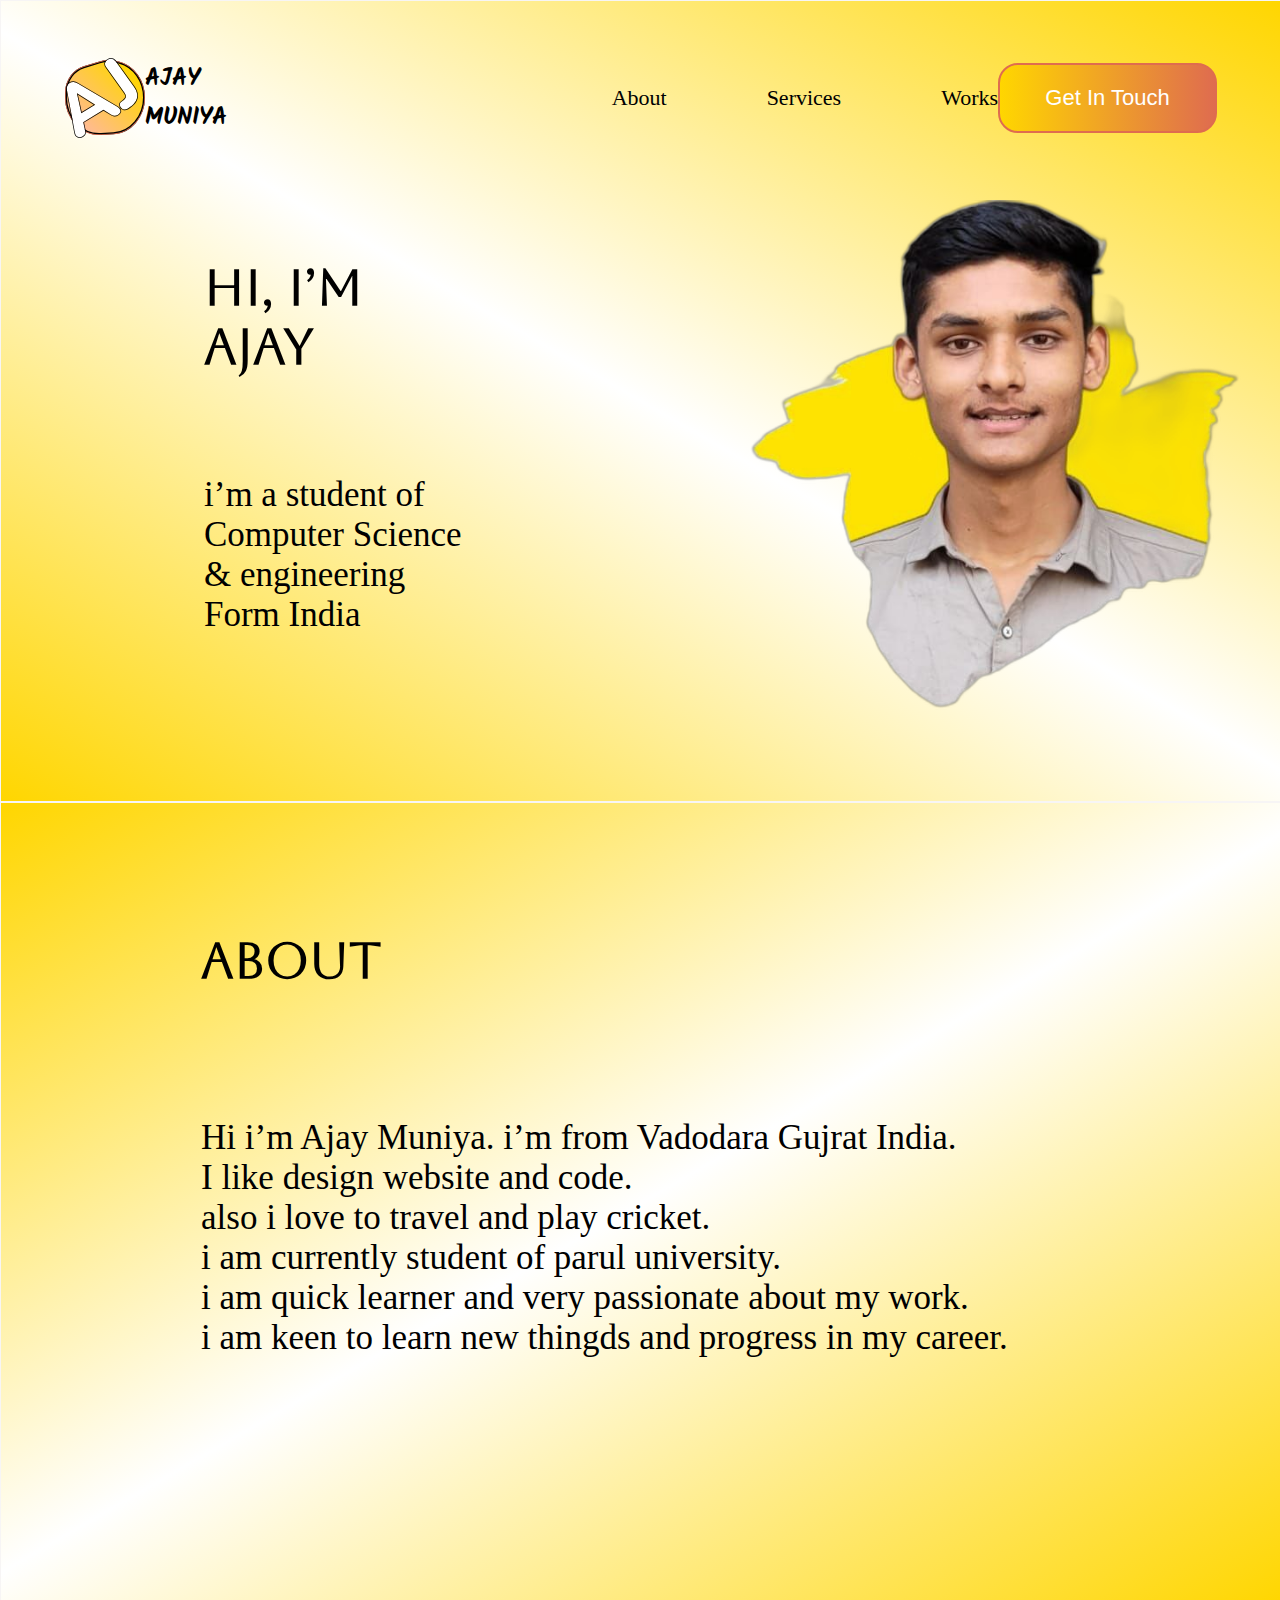
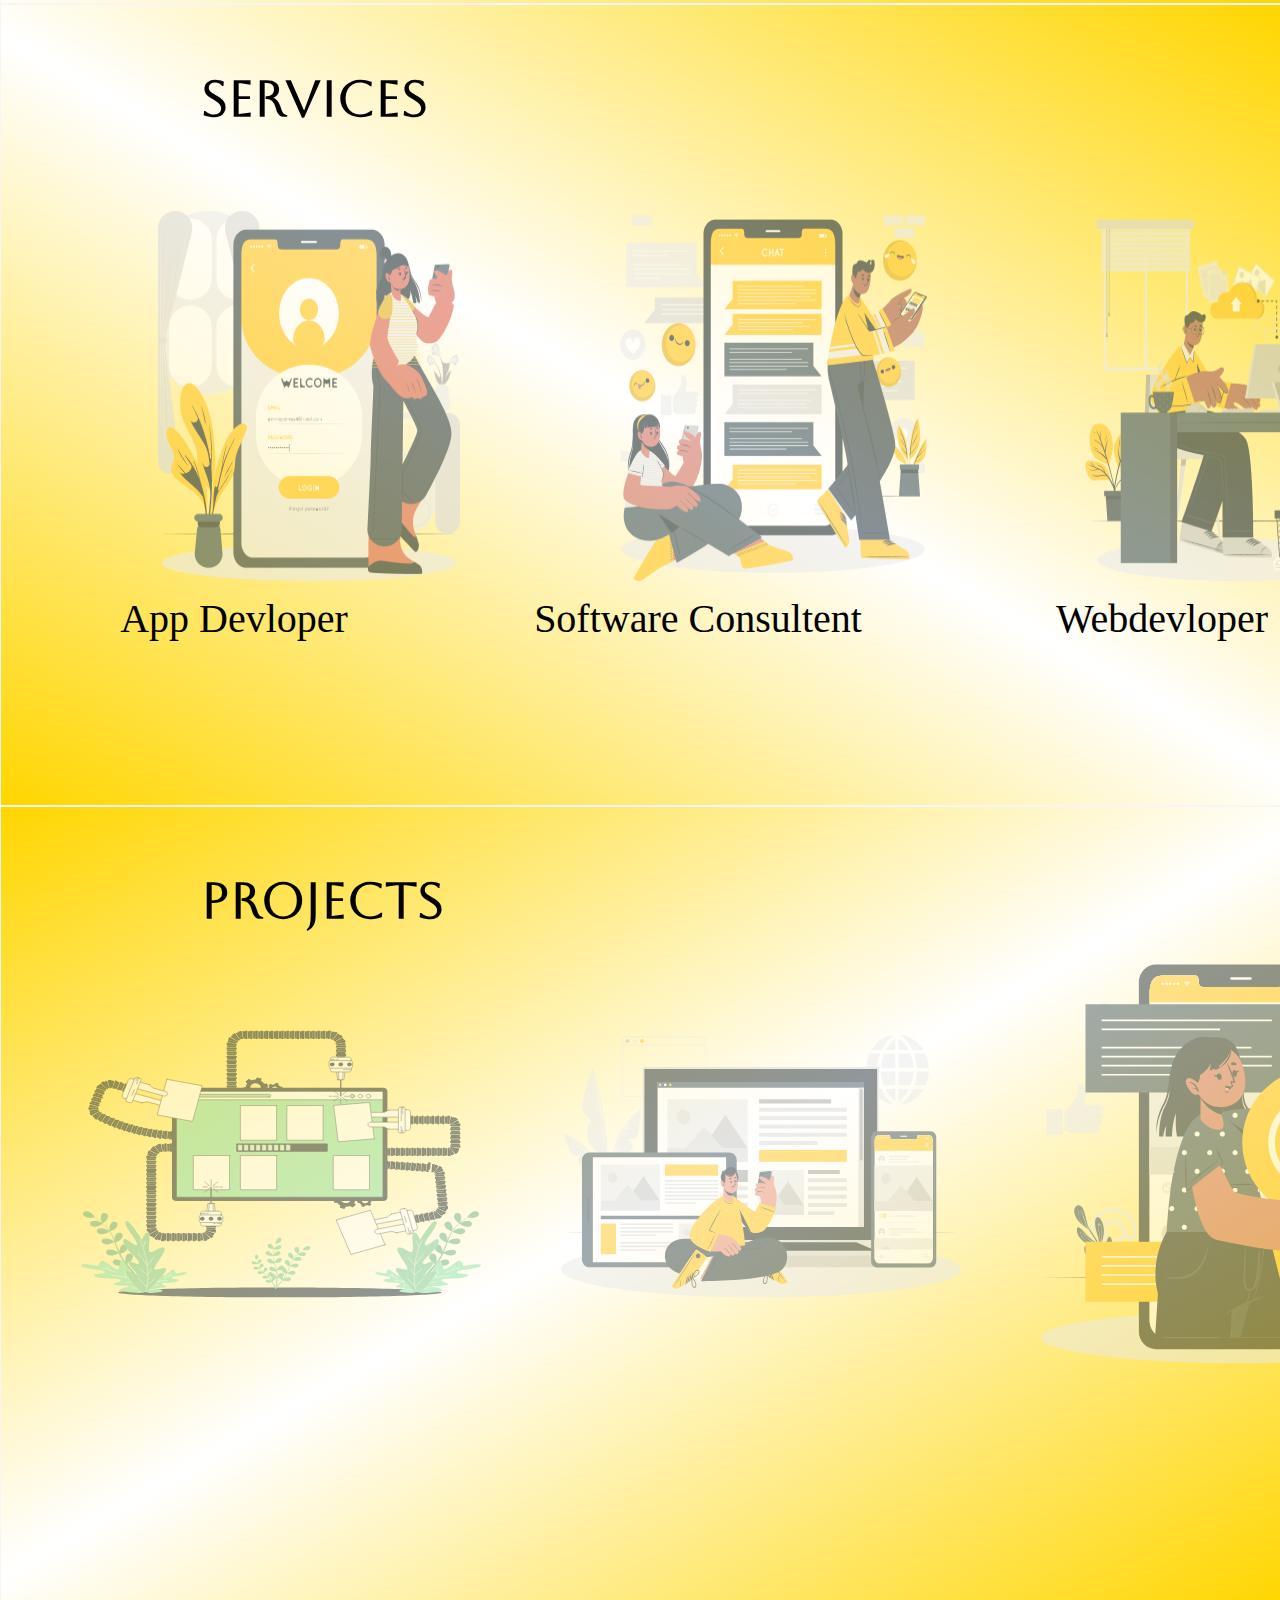
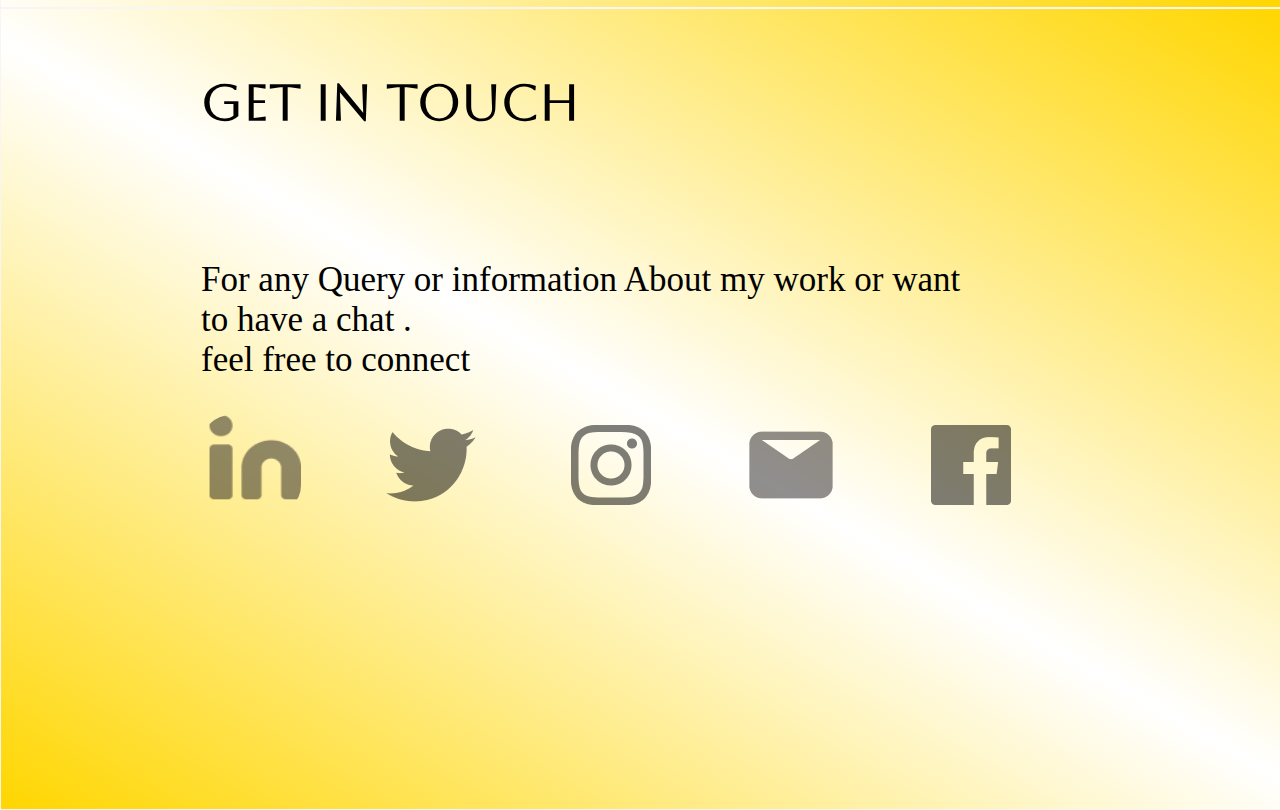
==== index.html @ 10816c13 "First Stage" ====
<!DOCTYPE html>
<html lang="en">

<head>
    <meta charset="UTF-8">
    <meta http-equiv="X-UA-Compatible" content="IE=edge">
    <meta name="viewport" content="width=device-width, initial-scale=1.0">
    <title style="font-family: 'Aboreto', cursive;">Ajay's Portfolio Website</title>
    <link rel="stylesheet" href="style.css">
    <link rel="preconnect" href="https://fonts.googleapis.com">
    <link rel="shortcut icon" href="/icon/favicon.ico" type="image/x-icon">
<link rel="preconnect" href="https://fonts.gstatic.com" crossorigin>
<link href="https://fonts.googleapis.com/css2?family=Aboreto&display=swap" rel="stylesheet">
<link rel="preconnect" href="https://fonts.googleapis.com">
<link rel="preconnect" href="https://fonts.gstatic.com" crossorigin>
<link href="https://fonts.googleapis.com/css2?family=Aboreto&family=Kalam:wght@300&display=swap" rel="stylesheet">
<link rel="stylesheet" href="maintenance.html">
</head>

<body>

    <div class="top">
        <nav>
            <img class="logo" src="images/logo.svg" alt="logo">
            <h2 style="font-family: 'kalam', cursive;">AJAY MUNIYA </h2>
            <ul>
                <li><a class="link" href="#about">About</a></li>
                <li> <a class="link" href="#service">Services</a></li>
                <li><a class="link" href="#works">Works</a></li>
            </ul>
            <button type="button" class="btn"><a href="#touch" >Get In Touch </a></button>
        </nav>

        <table>

            <head>
                <tr class="in">
                    <td class="o">
                        <h1 style="font-family: 'Aboreto', cursive;">Hi, i’m Ajay</h1>
                        <br>
                        <p> i’m a student of Computer Science <br> & engineering
                            <br>
                            Form India</p>



                    </td>
                    <td><img class="ajay" src="/images/ajayy.png" class="ajay" alt=""></td>
                </tr>
            </head>
        </table>
    </div>
    <div class="second" id="about">
        
        <h2 style="font-family: 'Aboreto', cursive;">About</h2>
        <p>
            Hi i’m Ajay Muniya. i’m from Vadodara Gujrat India.<br>
            I like design website and code.<br>
            also i love to travel and play cricket.<br>
            i am currently student of parul university.<br>
            i am quick learner and very passionate about my work.<br>
            i am keen to learn new thingds and progress in my career.
        </p>
    </div>
    <div class="third" id="service">
        <h1 style="font-family: 'Aboreto', cursive;">Services</h1>
        <table>
            <tr>
                <td><a href="maintenance.html"><img src="/images/cuate (2).png"></a></td>
                <td><a href="maintenance.html"><img src="/images/cuate (3).png"></a></td>
                <td><a href="maintenance.html"><img src="/images/cuate.png"></a></td>
            </tr>
            <tr>
                <td>App Devloper</td>
                <td>Software Consultent</td>
                <td>Webdevloper</td>
            </tr>
        </table>
    </div>
    <div class="four" id="works">
        <h1 style="font-family: 'Aboreto', cursive;">Projects</h1>
    <ul>
        <li>
           <a href="maintenance.html"><img src="/images/bro.svg" alt=""></a> 
        </li>
        <li>
            <a href="maintenance.html"><img src="/images/cuate (2).svg" alt=""></a> 
        </li>
        <li>
            <a href="maintenance.html"> <img src="/images/cuate.svg" alt=""></a> 
        </li>
    </ul>
    </div>
    <div class="bottom" id="touch">
        <h1 style="font-family: 'Aboreto', cursive;">Get In Touch</h1>
        <p>
            For any Query or information About my work or want<br> to have a chat .<br>
feel free to connect 
        </p>
        <ul>
        <li><a href="https://www.linkedin.com/in/ajay-muniya-7b2b56251" target="_blank"><img src="/icon/🦆 icon _linkedin_.png" alt=""></a></li>
        <li><a href="https://twitter.com/AjayMuniya04?t=gD2a3fuB4yM1sss_6rrgkQ&s=08" target="_blank"><img src="/icon/🦆 icon _twitter_.png" alt=""></a></li> 
        <li><a href="https://instagram.com/ajay_muniya23?igshid=YzgyMTM2MGM=" target="_blank"><img src="/icon/🦆 icon _instagram_.png" alt=""> </a></li>
        <li> <a href="mailto:ajaybhaimuniya@gmail.com" target="_blank"><img src="/icon/🦆 icon _email_.png" alt=""></a></li>
        <li><a href="https://www.facebook.com/aj.style.739?mibextid=ZbWKwL" target="_blank"><img src="/icon/🦆 icon _facebook_.png" alt=""></a></li>
         </ul>
    </div>

</body>

</html>
---- style.css ----
@import url('https://fonts.googleapis.com/css2?family=Aboreto&display=swap');
  @import url('https://fonts.googleapis.com/css2?family=Aboreto&family=Kalam:wght@300&display=swap');
body{
    margin:0;
    padding:0;
    box-sizing: border-box;
    width:100%;
    color: black;
    
}
div{
    height:800px;
    width: 100%;
    border: 1px solid rgb(247, 245, 245);
}
/*------------------------- background color of div----------------*/
.top,.third,.bottom,.m-top{
    background: linear-gradient(30deg,#FFD600,white,#FFD600);
}
.second,.four{
    background: linear-gradient(150deg,#FFD600,white,#FFD600);
}

/*-----------------------------------------------------------------*/
/*-----------------------------text Align ment for h1 tag-------------------*/
.third h1,.four h1,.bottom h1,.top h1{
    margin-left:200px;
    font-size: 50px;
    margin-top:5%;
}
/*--------------------------text alignment for paragarm tag--------------*/
.top p,.bottom p,.second p{
    margin-left:200px;
    font-size: 35px;
    margin-top:10%;
}
nav{
    padding-top: 3%;
    font-family: "Lato";
    display:flex;
    align-items:center;
    justify-content:space-between;
    padding:auto;


}
.logo,#logo{
    width:80px;
    height:80px;
    margin-left:5%;
}
nav h2{
    margin-right:200px;
}
nav ul li{
    text-align: center;
    display: inline;
    list-style-type: none;
    text-decoration: none;
    padding-left: 100px;
}
nav ul li a{
    font-size: 22px;
    text-decoration: none;
    color:black;
}
nav ul li a:hover{
    font-size: 22px;
    text-decoration: underline;
    text-decoration: underline #DF6C4F;
    color:black;

}
.btn a{
    text-decoration: none;
    color: white;
}
.btn{
    text-decoration: none;
    font-size: 22px;
    width:250px;
    height:70px;

    background: linear-gradient(90deg,#FFD600,#DF6C4F);
    margin-right:5%;
    border-radius: 20px;
    border: 2px solid #DF6C4F;
}

.btn:hover{
    text-decoration: none;
    font-size: 22px;
    width:250px;
    height:70px;
    background: linear-gradient(50deg,#DF6C4F,#FFD600);
    margin-right:5%;
    border-radius: 20px;
    border: 5px solid #DF6C4F;
}

p{
    font-size: 25px;
}
.second h2{
    font-size: 50px;
    margin-top:10%;
    margin-left:200px;
}
.second p{
    margin-top:10%;
    margin-left:200px;
}
.in{
width:100%;
display: flex;
align-items: center;



}
.ajay{
    width: 540px;
    height:540px;
    margin-top:5%;
  margin-left:250px;
}
/* third div code*/
.third img{
        width: 310px;
        height:370px;
        margin-left:150px;
       margin-top:10%;
       opacity: 60%;
}
.third img:hover{
    width: 310px;
    height:370px;
    margin-left:150px;
   margin-top:10%;
    opacity: 100%;
}

.third td{
    font-size: 40px;
    text-align: center;
}
/* fourth div css */
div ul li img{
    width:400px;
    height:400px;
    border-radius: 30px;
   margin-inline: 40px;
   opacity: 50%;
}
div ul li img:hover{
    width:400px;
    height:400px;
    border-radius: 30px;
   margin-inline: 40px;
   opacity:100%;
}
div ul {

    list-style: none;
    display:flex;
}
.bottom ul li img{
    height:100px;
    width:100px;
    opacity:50%;
}
.bottom ul li img:hover{
    height:100px;
    width:100px;
    opacity:100%;
}

.bottom ul{
    margin-left:120px;
}
/*-------------------------------------------------------------------*/
.m-top{
    
    display: flex;
    flex-direction: column;
    justify-content: space-between;
    
}
.m-top img ,.m-top h1{
    width:500px;
    height:350px;
    margin-left: 36%;
}
.m-top .btn{
    margin-left: 43%;
    margin-bottom: 15%;
    color: white;
}
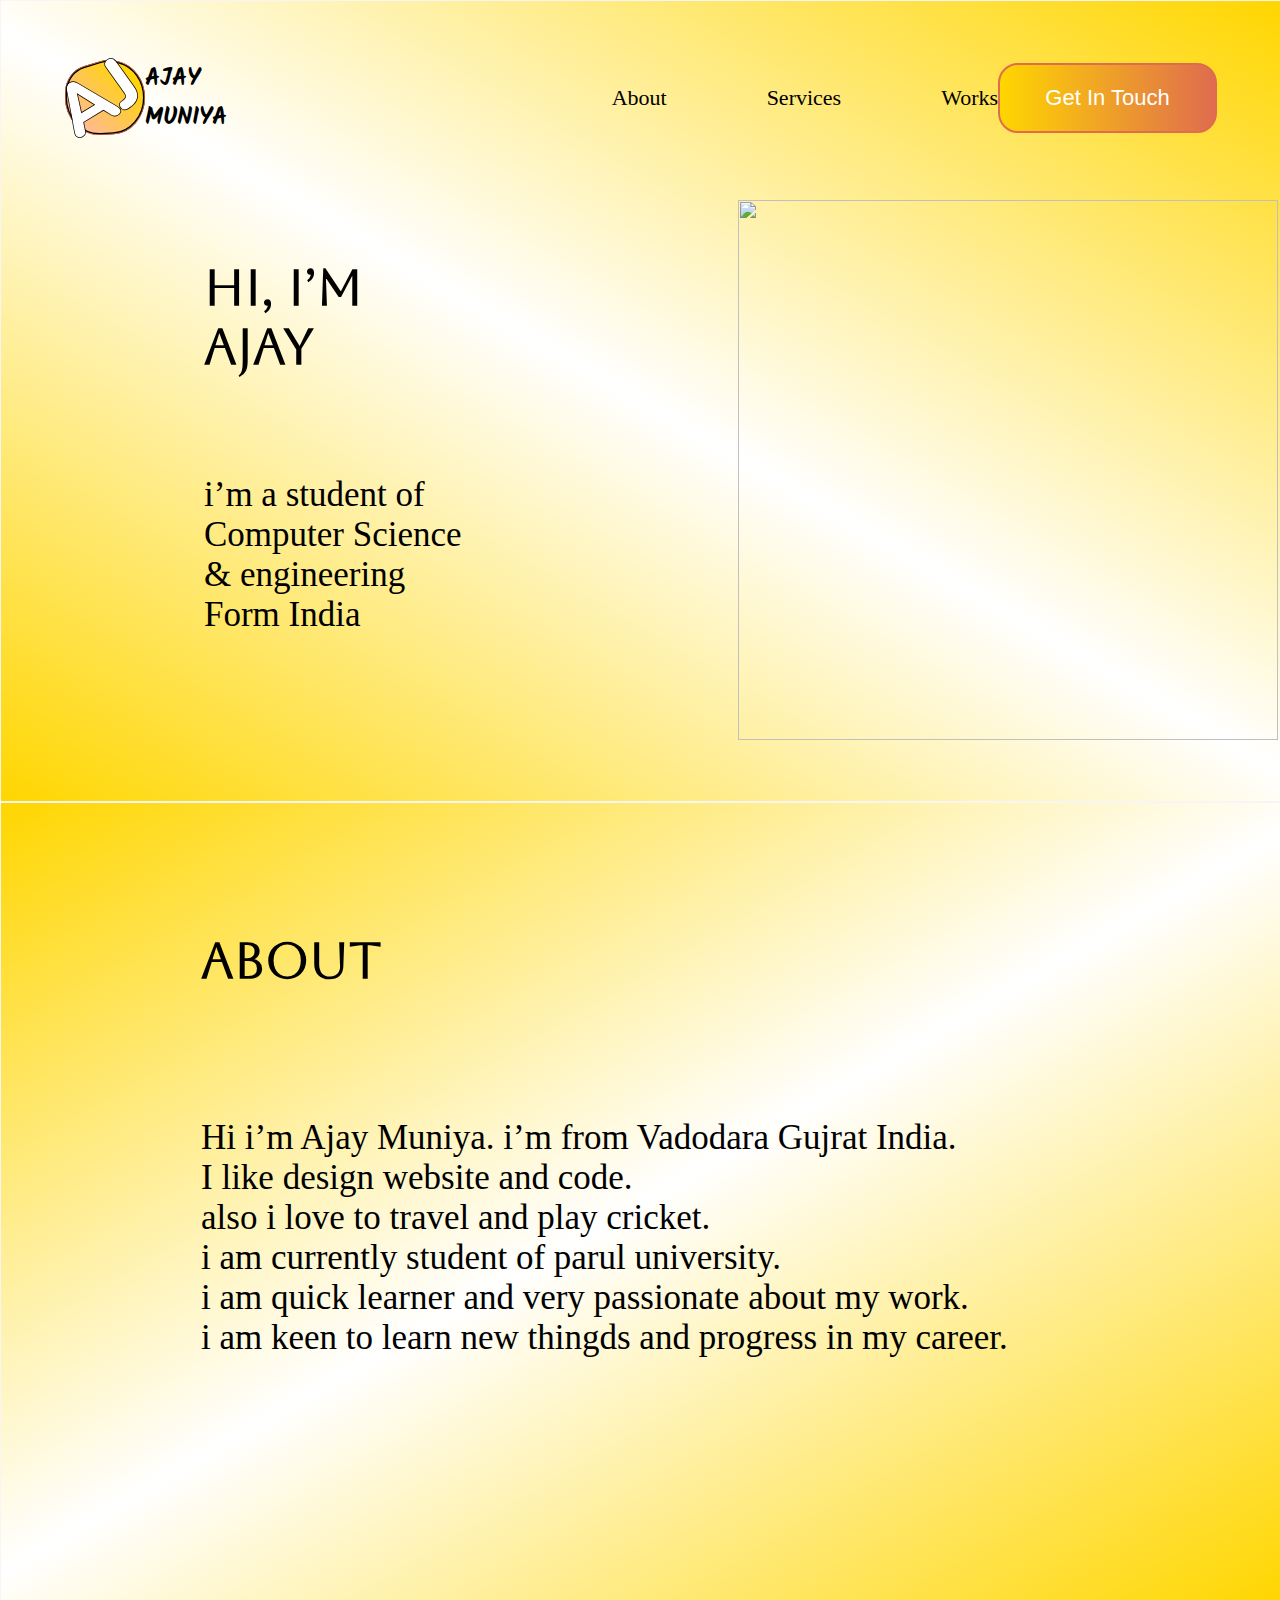
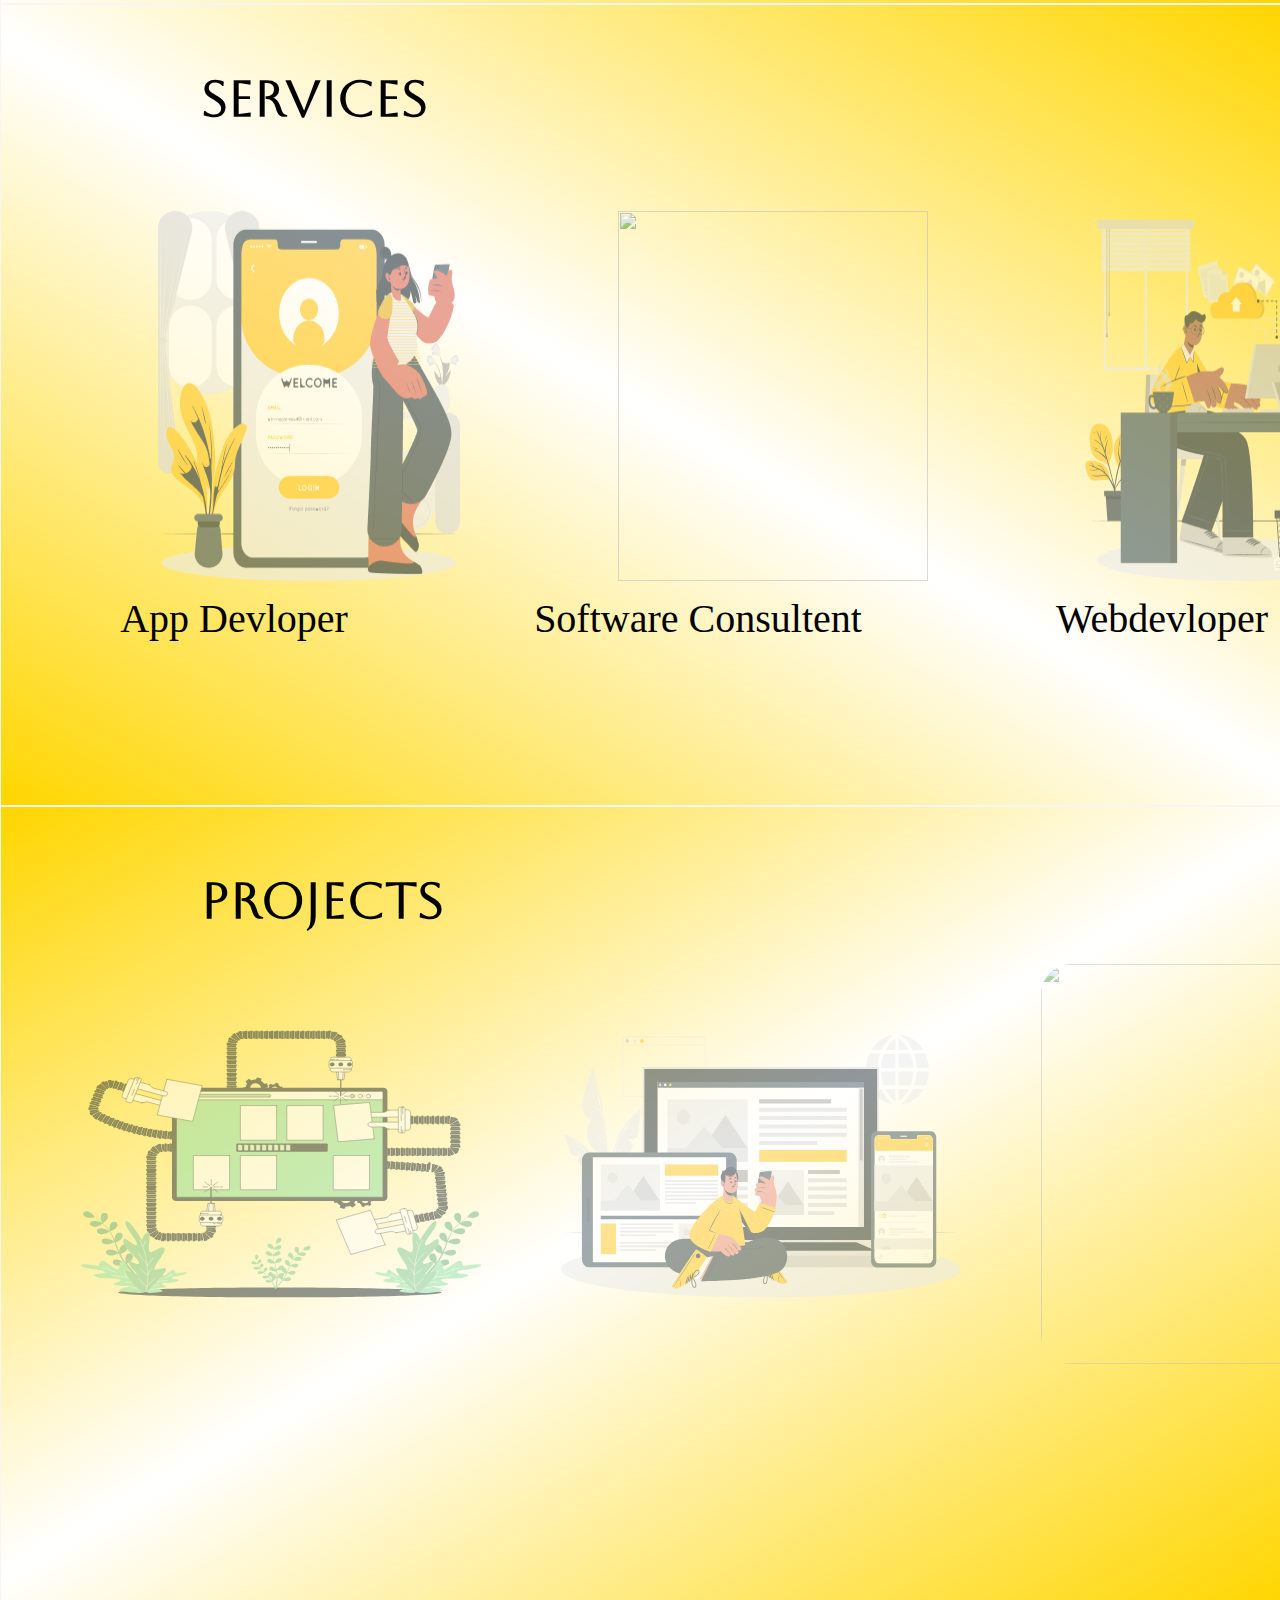
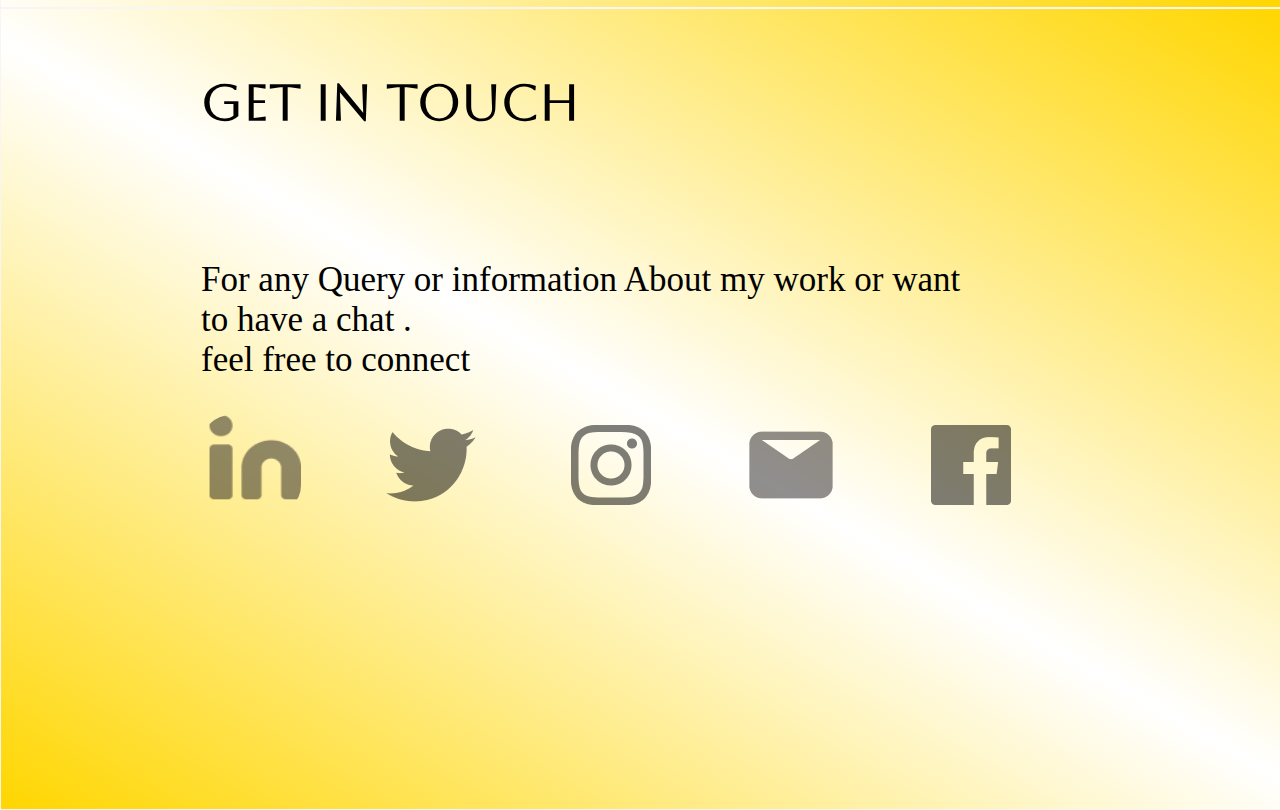
==== commit 29129a03: "IMAGE ELEMENT UPDATE" ====
--- a/index.html
+++ b/index.html
@@ -45,7 +45,7 @@
 
 
                     </td>
-                    <td><img class="ajay" src="/images/ajayy.png" class="ajay" alt=""></td>
+                    <td><img class="ajay" src="./images/ajayy.PNG" class="ajay" alt=""></td>
                 </tr>
             </head>
         </table>
@@ -66,9 +66,9 @@
         <h1 style="font-family: 'Aboreto', cursive;">Services</h1>
         <table>
             <tr>
-                <td><a href="maintenance.html"><img src="/images/cuate (2).png"></a></td>
-                <td><a href="maintenance.html"><img src="/images/cuate (3).png"></a></td>
-                <td><a href="maintenance.html"><img src="/images/cuate.png"></a></td>
+                <td><a href="maintenance.html"><img src="./images/cuate (2).png"></a></td>
+                <td><a href="maintenance.html"><img src="./images/cuate (3).PNG"></a></td>
+                <td><a href="maintenance.html"><img src="../images/cuate.png"></a></td>
             </tr>
             <tr>
                 <td>App Devloper</td>
@@ -81,13 +81,13 @@
         <h1 style="font-family: 'Aboreto', cursive;">Projects</h1>
     <ul>
         <li>
-           <a href="maintenance.html"><img src="/images/bro.svg" alt=""></a> 
+           <a href="maintenance.html"><img src="./images/bro.svg" alt=""></a> 
         </li>
         <li>
-            <a href="maintenance.html"><img src="/images/cuate (2).svg" alt=""></a> 
+            <a href="maintenance.html"><img src="./images/cuate (2).svg" alt=""></a> 
         </li>
         <li>
-            <a href="maintenance.html"> <img src="/images/cuate.svg" alt=""></a> 
+            <a href="maintenance.html"> <img src="./images/cuate.SVG" alt=""></a> 
         </li>
     </ul>
     </div>
@@ -108,4 +108,4 @@
 
 </body>
 
-</html>+</html>
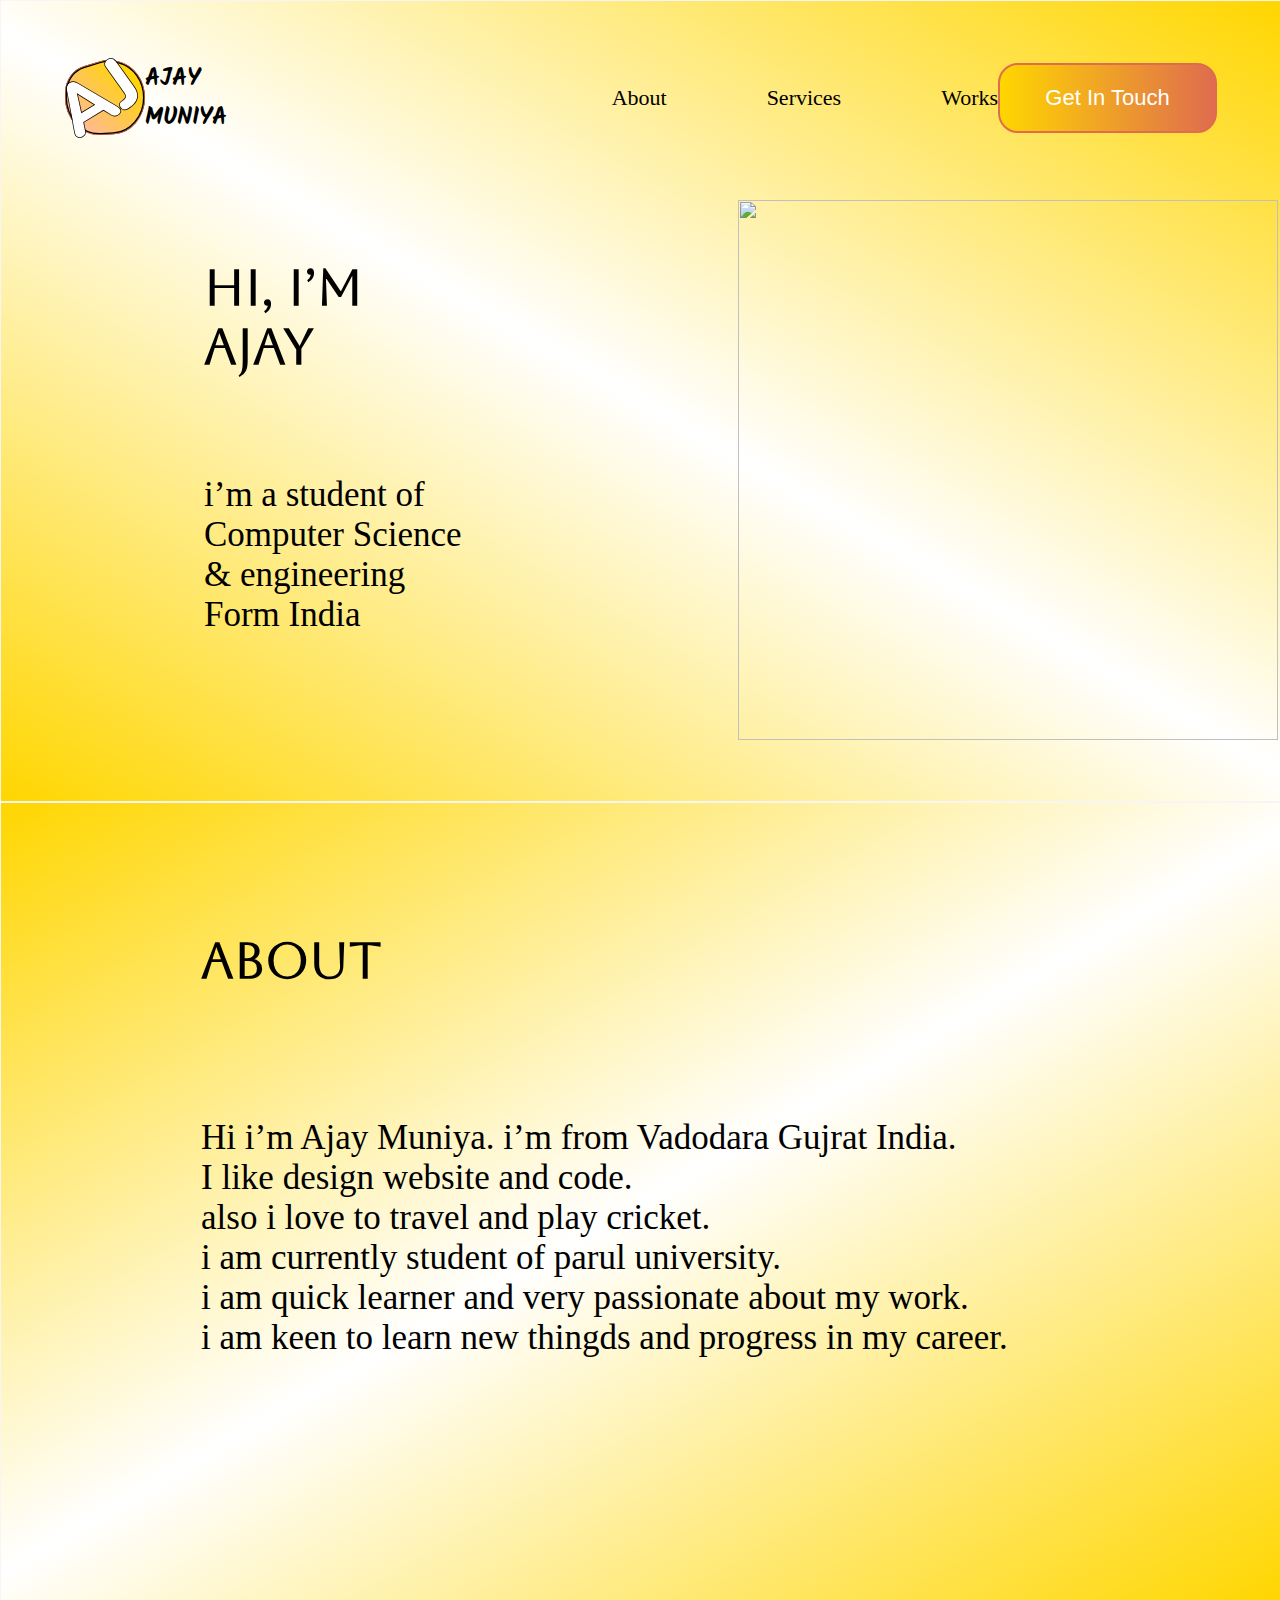
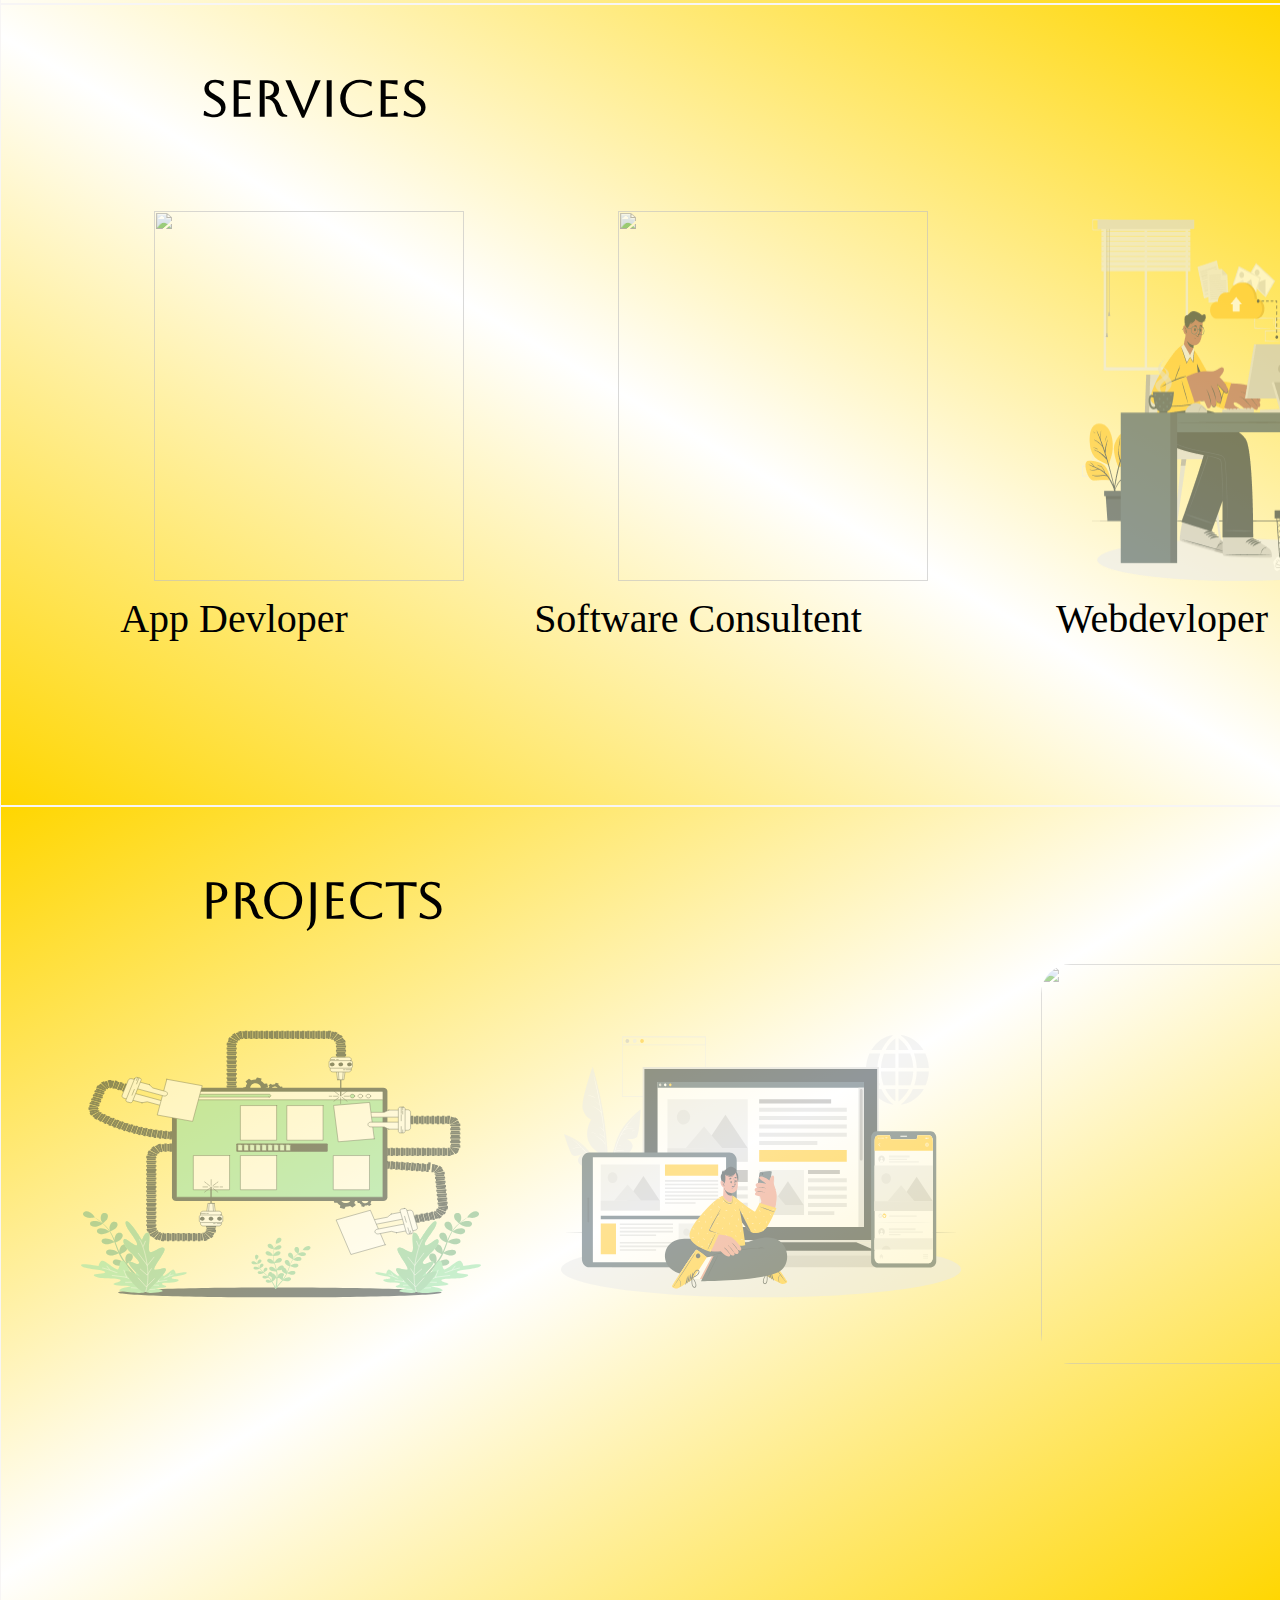
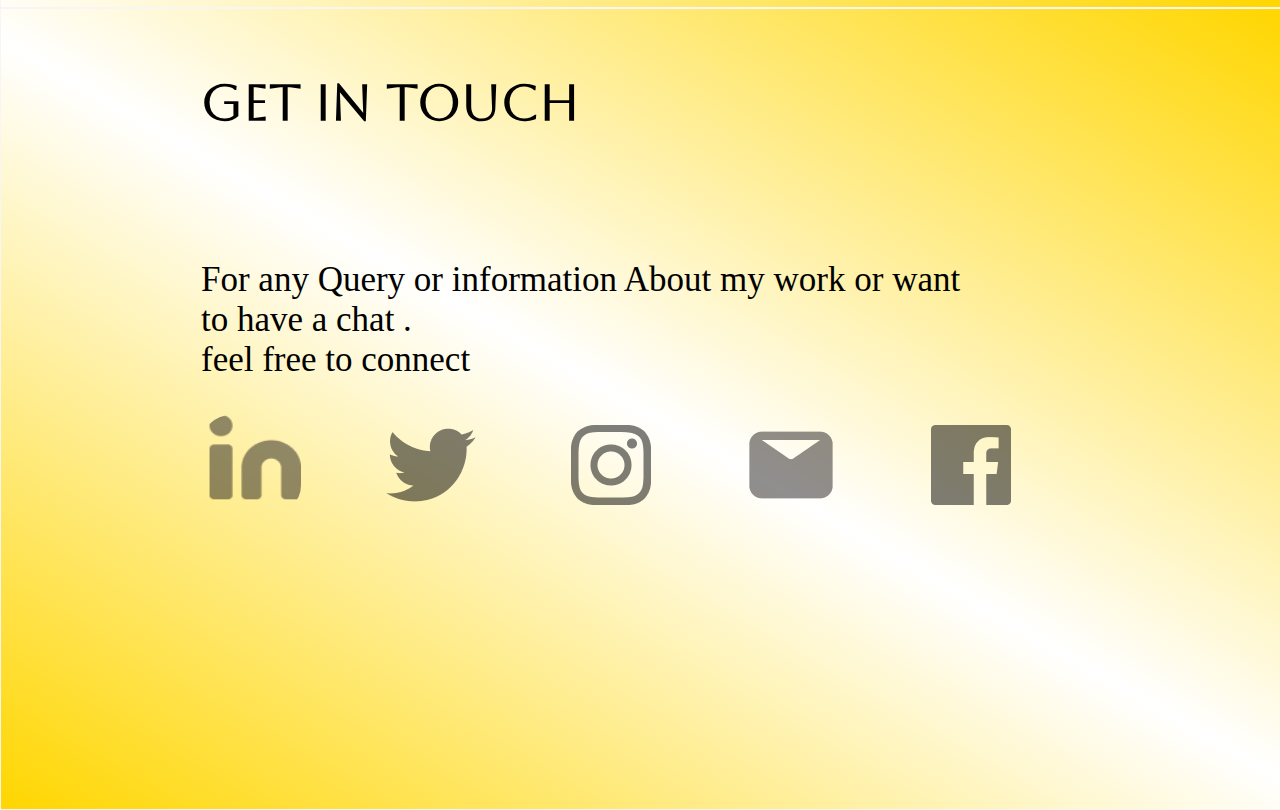
==== commit 02e2ac89: "update" ====
--- a/index.html
+++ b/index.html
@@ -45,7 +45,7 @@
 
 
                     </td>
-                    <td><img class="ajay" src="./images/ajayy.PNG" class="ajay" alt=""></td>
+                    <td><img class="ajay" src="https://github.com/Ajay23052004/PersionalSite/blob/main/images/ajayy.png" class="ajay" alt=""></td>
                 </tr>
             </head>
         </table>
@@ -66,8 +66,8 @@
         <h1 style="font-family: 'Aboreto', cursive;">Services</h1>
         <table>
             <tr>
-                <td><a href="maintenance.html"><img src="./images/cuate (2).png"></a></td>
-                <td><a href="maintenance.html"><img src="./images/cuate (3).PNG"></a></td>
+                <td><a href="maintenance.html"><img src="https://github.com/Ajay23052004/PersionalSite/blob/main/icon/cuate (2).png"></a></td>
+                <td><a href="maintenance.html"><img src="https://github.com/Ajay23052004/PersionalSite/blob/main/icon/cuate (3).PNG"></a></td>
                 <td><a href="maintenance.html"><img src="../images/cuate.png"></a></td>
             </tr>
             <tr>
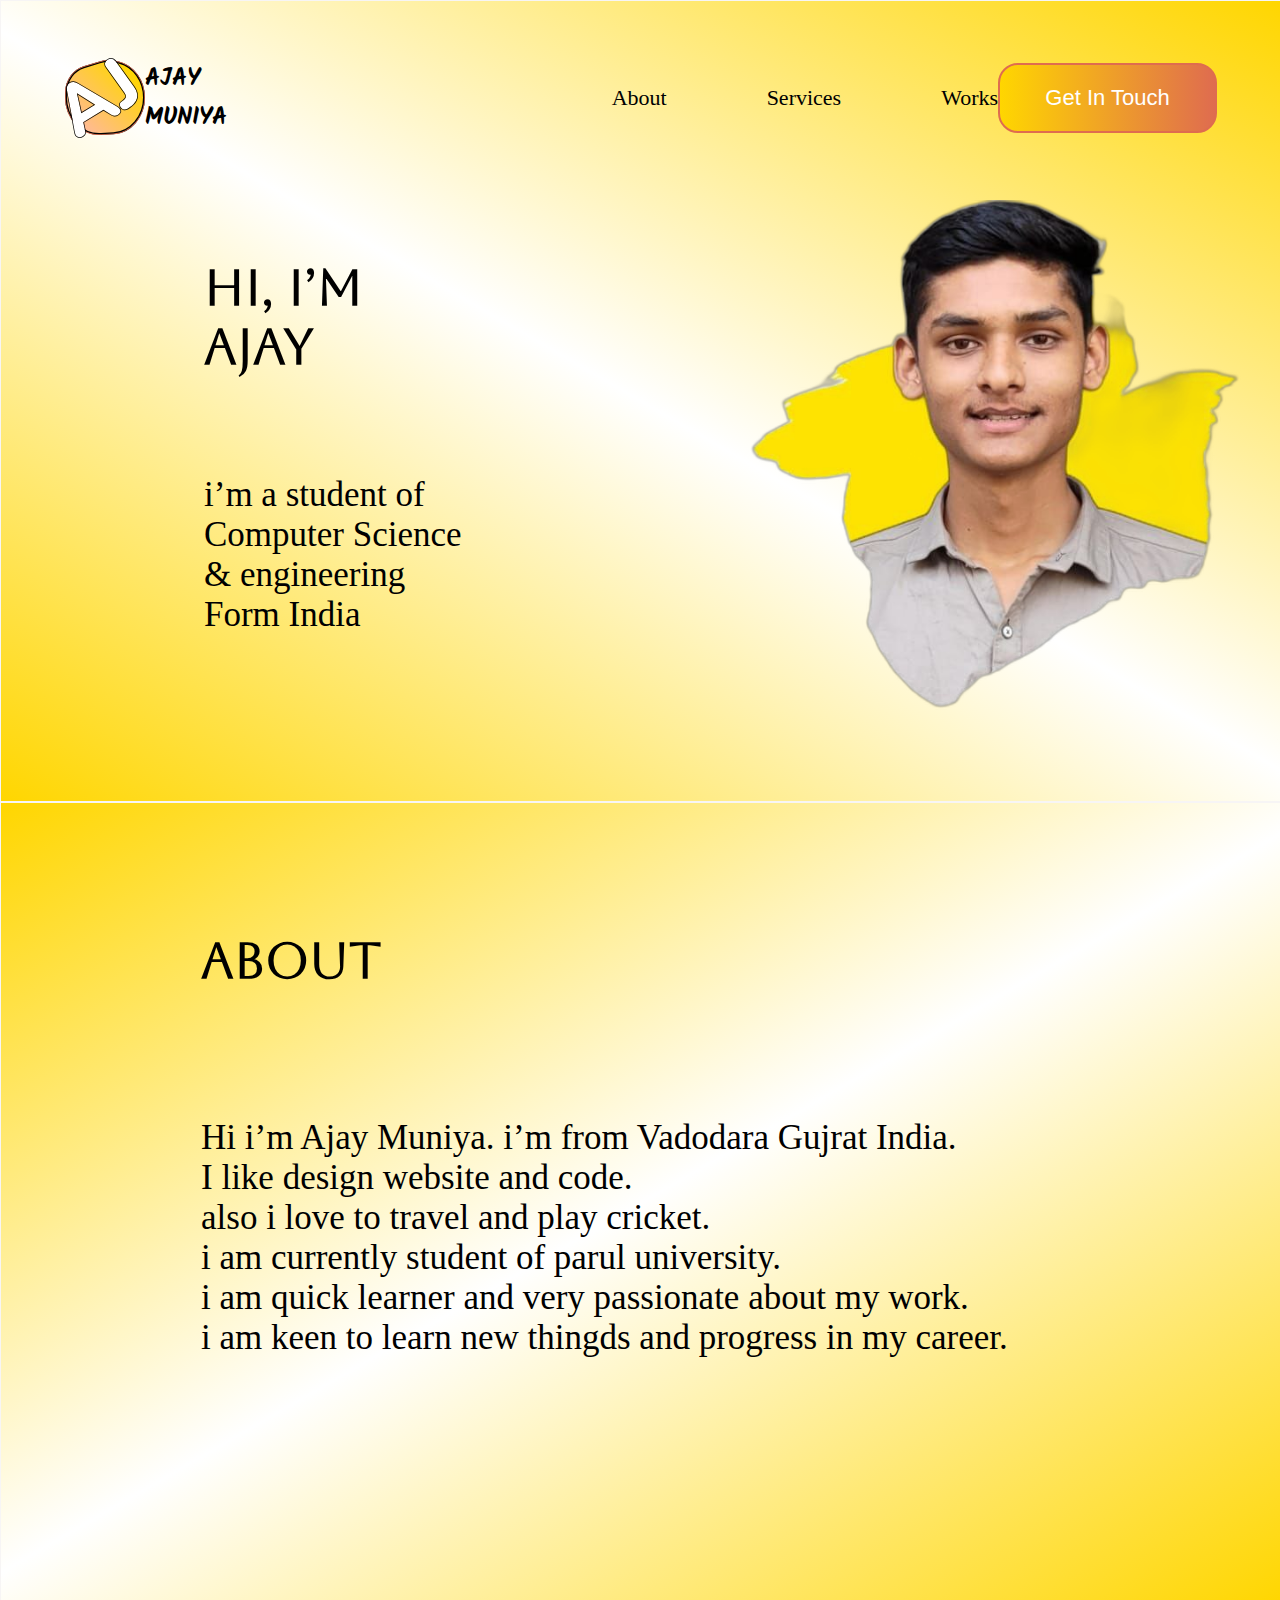
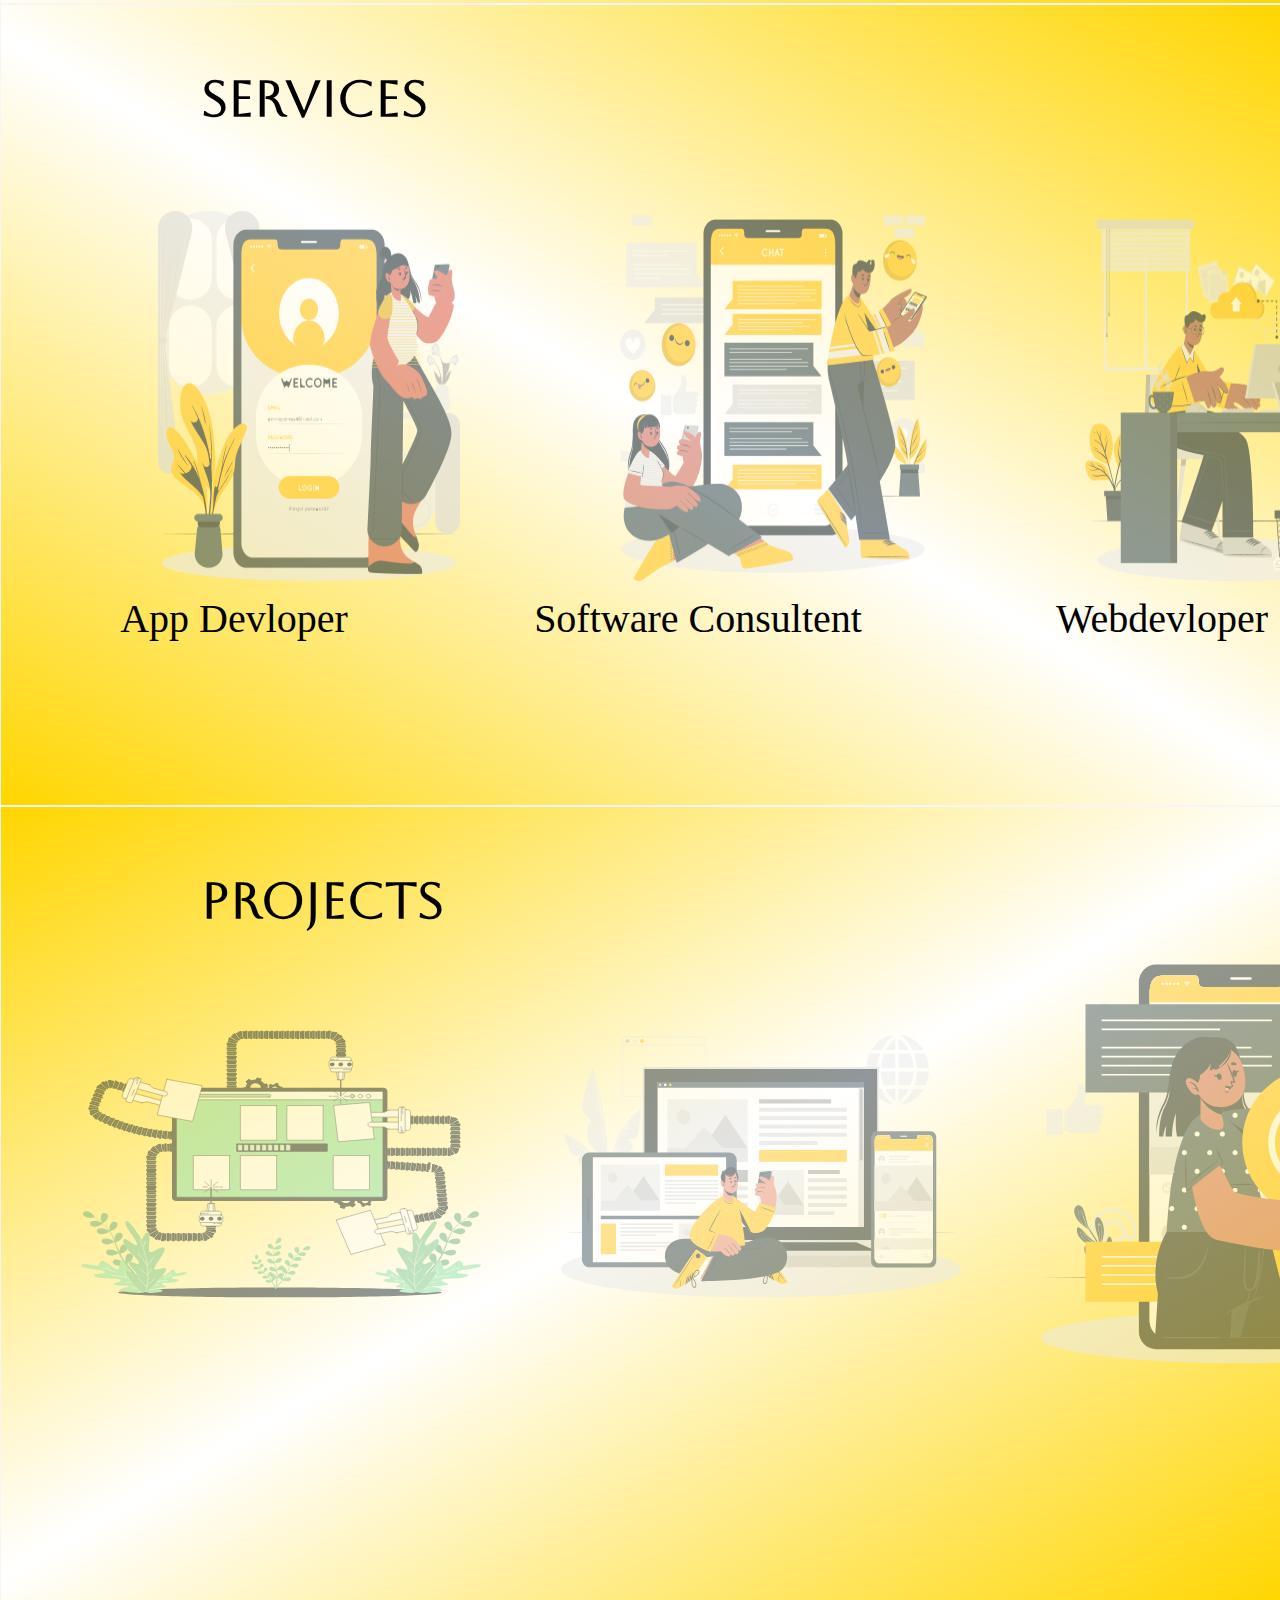
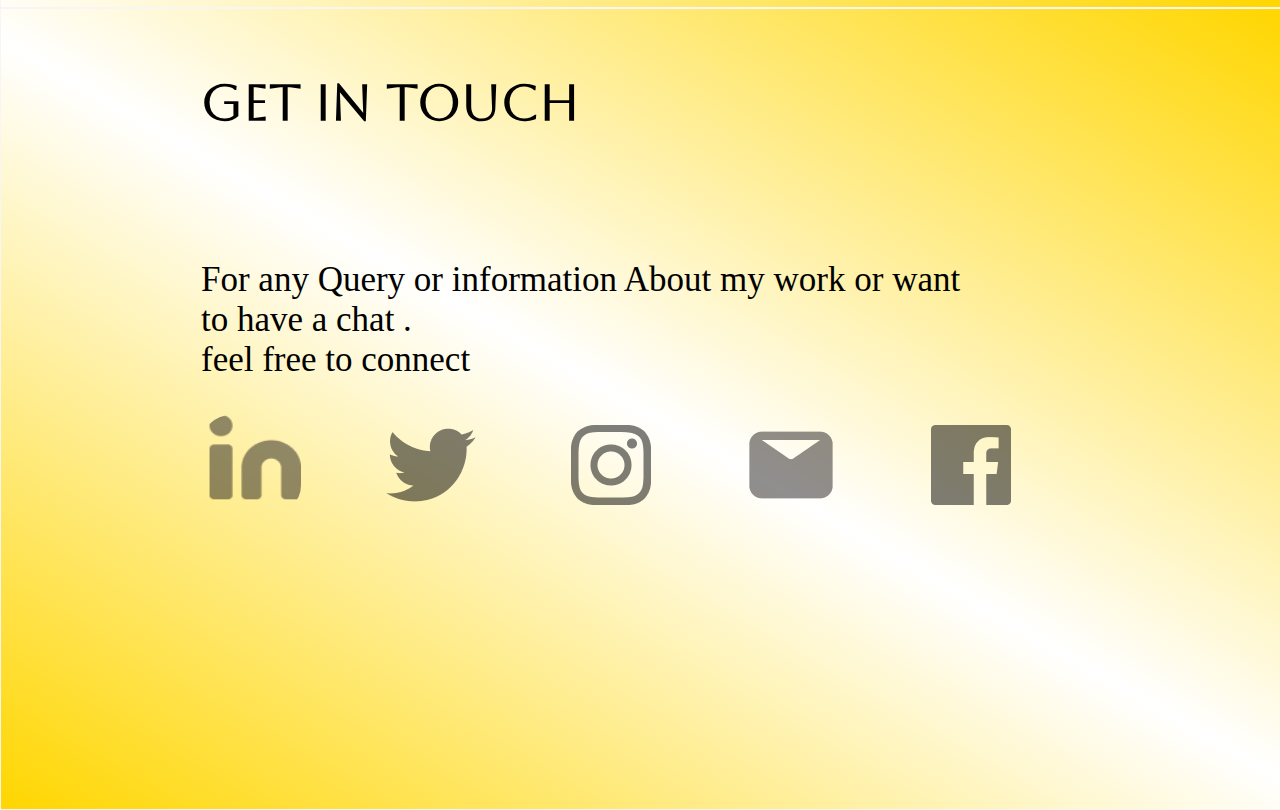
==== commit a0569482: "index image update / remove frome infront of folder name" ====
--- a/index.html
+++ b/index.html
@@ -45,7 +45,7 @@
 
 
                     </td>
-                    <td><img class="ajay" src="https://github.com/Ajay23052004/PersionalSite/blob/main/images/ajayy.png" class="ajay" alt=""></td>
+                    <td><img class="ajay" src="images/ajayy.png" class="ajay" alt=""></td>
                 </tr>
             </head>
         </table>
@@ -66,9 +66,9 @@
         <h1 style="font-family: 'Aboreto', cursive;">Services</h1>
         <table>
             <tr>
-                <td><a href="maintenance.html"><img src="https://github.com/Ajay23052004/PersionalSite/blob/main/icon/cuate (2).png"></a></td>
-                <td><a href="maintenance.html"><img src="https://github.com/Ajay23052004/PersionalSite/blob/main/icon/cuate (3).PNG"></a></td>
-                <td><a href="maintenance.html"><img src="../images/cuate.png"></a></td>
+                <td><a href="maintenance.html"><img src="images/cuate (2).png"></a></td>
+                <td><a href="maintenance.html"><img src="images/cuate (3).png"></a></td>
+                <td><a href="maintenance.html"><img src="images/cuate.png"></a></td>
             </tr>
             <tr>
                 <td>App Devloper</td>
@@ -81,13 +81,13 @@
         <h1 style="font-family: 'Aboreto', cursive;">Projects</h1>
     <ul>
         <li>
-           <a href="maintenance.html"><img src="./images/bro.svg" alt=""></a> 
+           <a href="maintenance.html"><img src="images/bro.svg" alt=""></a> 
         </li>
         <li>
-            <a href="maintenance.html"><img src="./images/cuate (2).svg" alt=""></a> 
+            <a href="maintenance.html"><img src="images/cuate (2).svg" alt=""></a> 
         </li>
         <li>
-            <a href="maintenance.html"> <img src="./images/cuate.SVG" alt=""></a> 
+            <a href="maintenance.html"> <img src="images/cuate.svg" alt=""></a> 
         </li>
     </ul>
     </div>
@@ -98,14 +98,14 @@
 feel free to connect 
         </p>
         <ul>
-        <li><a href="https://www.linkedin.com/in/ajay-muniya-7b2b56251" target="_blank"><img src="/icon/🦆 icon _linkedin_.png" alt=""></a></li>
-        <li><a href="https://twitter.com/AjayMuniya04?t=gD2a3fuB4yM1sss_6rrgkQ&s=08" target="_blank"><img src="/icon/🦆 icon _twitter_.png" alt=""></a></li> 
-        <li><a href="https://instagram.com/ajay_muniya23?igshid=YzgyMTM2MGM=" target="_blank"><img src="/icon/🦆 icon _instagram_.png" alt=""> </a></li>
-        <li> <a href="mailto:ajaybhaimuniya@gmail.com" target="_blank"><img src="/icon/🦆 icon _email_.png" alt=""></a></li>
-        <li><a href="https://www.facebook.com/aj.style.739?mibextid=ZbWKwL" target="_blank"><img src="/icon/🦆 icon _facebook_.png" alt=""></a></li>
+        <li><a href="https://www.linkedin.com/in/ajay-muniya-7b2b56251" target="_blank"><img src="icon/🦆 icon _linkedin_.png" alt=""></a></li>
+        <li><a href="https://twitter.com/AjayMuniya04?t=gD2a3fuB4yM1sss_6rrgkQ&s=08" target="_blank"><img src="icon/🦆 icon _twitter_.png" alt=""></a></li> 
+        <li><a href="https://instagram.com/ajay_muniya23?igshid=YzgyMTM2MGM=" target="_blank"><img src="icon/🦆 icon _instagram_.png" alt=""> </a></li>
+        <li> <a href="mailto:ajaybhaimuniya@gmail.com" target="_blank"><img src="icon/🦆 icon _email_.png" alt=""></a></li>
+        <li><a href="https://www.facebook.com/aj.style.739?mibextid=ZbWKwL" target="_blank"><img src="icon/🦆 icon _facebook_.png" alt=""></a></li>
          </ul>
     </div>
 
 </body>
 
-</html>
+</html>